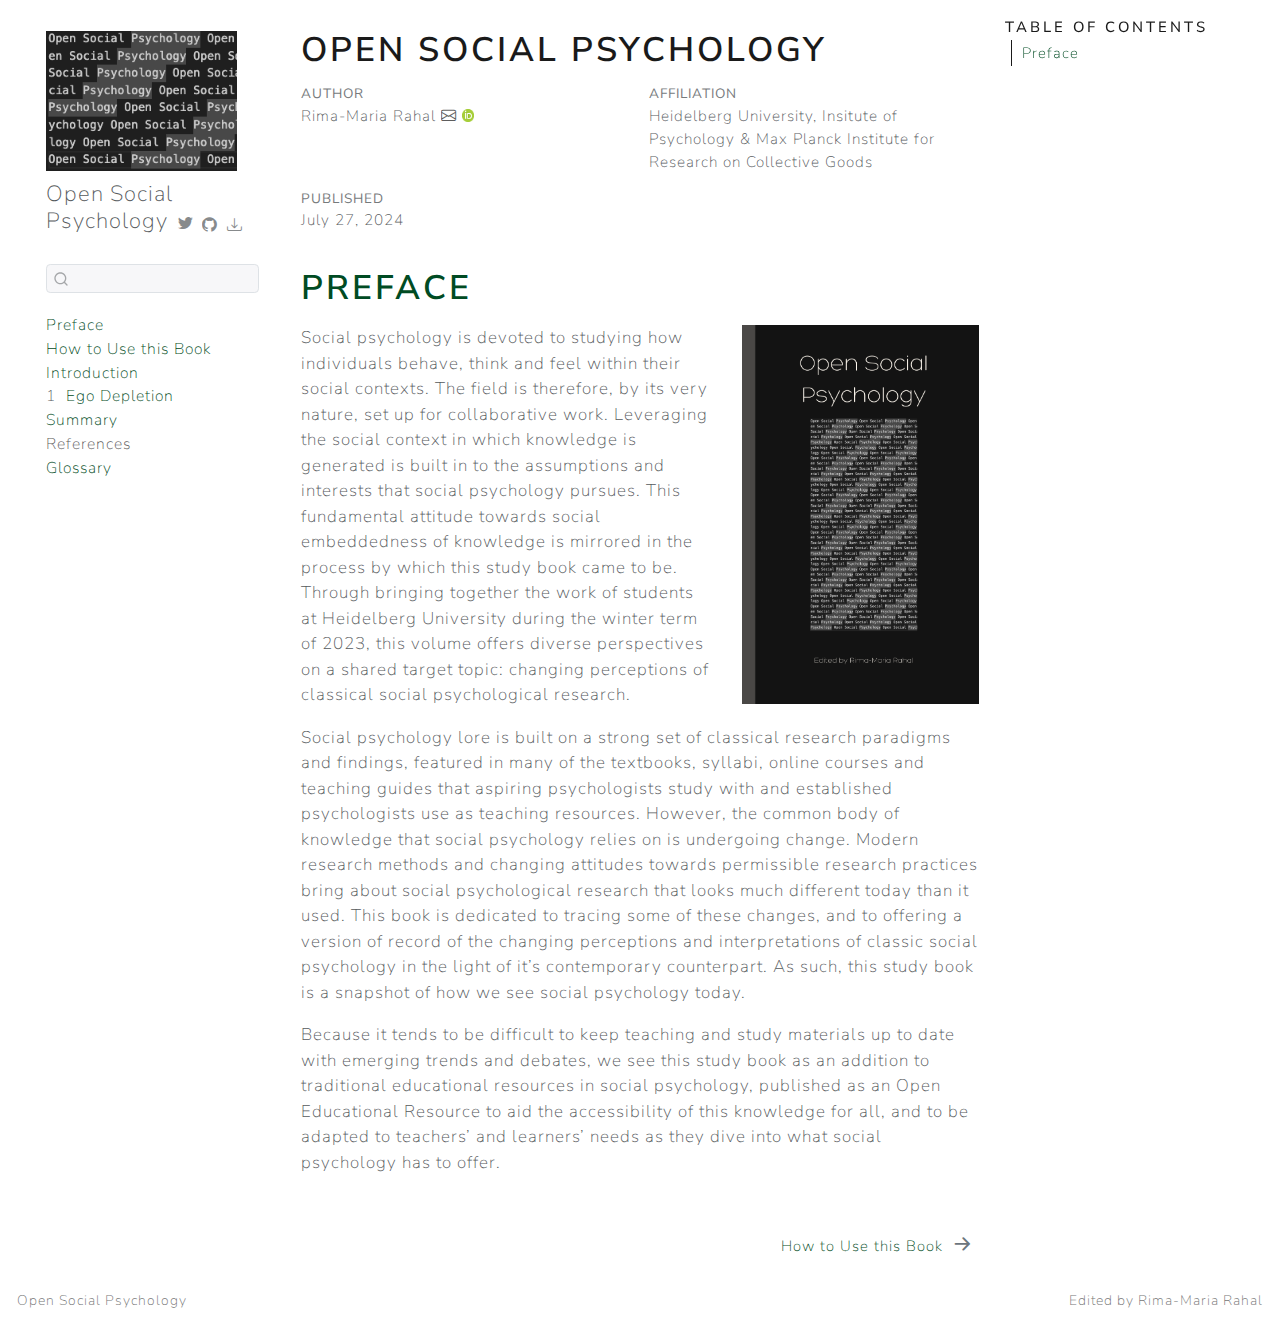
==== index.html @ 07fb7011 "Add files via upload" ====
<!DOCTYPE html>
<html xmlns="http://www.w3.org/1999/xhtml" lang="en" xml:lang="en"><head>

<meta charset="utf-8">
<meta name="generator" content="quarto-1.4.556">

<meta name="viewport" content="width=device-width, initial-scale=1.0, user-scalable=yes">

<meta name="author" content="Rima-Maria Rahal">
<meta name="dcterms.date" content="2024-07-27">

<title>Open Social Psychology</title>
<style>
code{white-space: pre-wrap;}
span.smallcaps{font-variant: small-caps;}
div.columns{display: flex; gap: min(4vw, 1.5em);}
div.column{flex: auto; overflow-x: auto;}
div.hanging-indent{margin-left: 1.5em; text-indent: -1.5em;}
ul.task-list{list-style: none;}
ul.task-list li input[type="checkbox"] {
  width: 0.8em;
  margin: 0 0.8em 0.2em -1em; /* quarto-specific, see https://github.com/quarto-dev/quarto-cli/issues/4556 */ 
  vertical-align: middle;
}
</style>


<script src="site_libs/quarto-nav/quarto-nav.js"></script>
<script src="site_libs/quarto-nav/headroom.min.js"></script>
<script src="site_libs/clipboard/clipboard.min.js"></script>
<script src="site_libs/quarto-search/autocomplete.umd.js"></script>
<script src="site_libs/quarto-search/fuse.min.js"></script>
<script src="site_libs/quarto-search/quarto-search.js"></script>
<meta name="quarto:offset" content="./">
<link href="./howto.html" rel="next">
<script src="site_libs/quarto-html/quarto.js"></script>
<script src="site_libs/quarto-html/popper.min.js"></script>
<script src="site_libs/quarto-html/tippy.umd.min.js"></script>
<script src="site_libs/quarto-html/anchor.min.js"></script>
<link href="site_libs/quarto-html/tippy.css" rel="stylesheet">
<link href="site_libs/quarto-html/quarto-syntax-highlighting.css" rel="stylesheet" id="quarto-text-highlighting-styles">
<script src="site_libs/bootstrap/bootstrap.min.js"></script>
<link href="site_libs/bootstrap/bootstrap-icons.css" rel="stylesheet">
<link href="site_libs/bootstrap/bootstrap.min.css" rel="stylesheet" id="quarto-bootstrap" data-mode="light">
<script id="quarto-search-options" type="application/json">{
  "location": "sidebar",
  "copy-button": false,
  "collapse-after": 3,
  "panel-placement": "start",
  "type": "textbox",
  "limit": 50,
  "keyboard-shortcut": [
    "f",
    "/",
    "s"
  ],
  "show-item-context": false,
  "language": {
    "search-no-results-text": "No results",
    "search-matching-documents-text": "matching documents",
    "search-copy-link-title": "Copy link to search",
    "search-hide-matches-text": "Hide additional matches",
    "search-more-match-text": "more match in this document",
    "search-more-matches-text": "more matches in this document",
    "search-clear-button-title": "Clear",
    "search-text-placeholder": "",
    "search-detached-cancel-button-title": "Cancel",
    "search-submit-button-title": "Submit",
    "search-label": "Search"
  }
}</script>
<script async="" src="https://hypothes.is/embed.js"></script>
<script>
  window.document.addEventListener("DOMContentLoaded", function (_event) {
    document.body.classList.add('hypothesis-enabled');
  });
</script>


</head>

<body class="nav-sidebar floating">

<div id="quarto-search-results"></div>
  <header id="quarto-header" class="headroom fixed-top">
  <nav class="quarto-secondary-nav">
    <div class="container-fluid d-flex">
      <button type="button" class="quarto-btn-toggle btn" data-bs-toggle="collapse" data-bs-target=".quarto-sidebar-collapse-item" aria-controls="quarto-sidebar" aria-expanded="false" aria-label="Toggle sidebar navigation" onclick="if (window.quartoToggleHeadroom) { window.quartoToggleHeadroom(); }">
        <i class="bi bi-layout-text-sidebar-reverse"></i>
      </button>
        <nav class="quarto-page-breadcrumbs" aria-label="breadcrumb"><ol class="breadcrumb"><li class="breadcrumb-item"><a href="./index.html"><span style="color: #004b23">Preface</span></a></li></ol></nav>
        <a class="flex-grow-1" role="button" data-bs-toggle="collapse" data-bs-target=".quarto-sidebar-collapse-item" aria-controls="quarto-sidebar" aria-expanded="false" aria-label="Toggle sidebar navigation" onclick="if (window.quartoToggleHeadroom) { window.quartoToggleHeadroom(); }">      
        </a>
      <button type="button" class="btn quarto-search-button" aria-label="" onclick="window.quartoOpenSearch();">
        <i class="bi bi-search"></i>
      </button>
    </div>
  </nav>
</header>
<!-- content -->
<div id="quarto-content" class="quarto-container page-columns page-rows-contents page-layout-article">
<!-- sidebar -->
  <nav id="quarto-sidebar" class="sidebar collapse collapse-horizontal quarto-sidebar-collapse-item sidebar-navigation floating overflow-auto">
    <div class="pt-lg-2 mt-2 text-left sidebar-header sidebar-header-stacked">
      <a href="./index.html" class="sidebar-logo-link">
      <img src="./resources/logo.png" alt="" class="sidebar-logo py-0 d-lg-inline d-none">
      </a>
    <div class="sidebar-title mb-0 py-0">
      <a href="./">Open Social Psychology</a> 
        <div class="sidebar-tools-main tools-wide">
    <a href="https://twitter.com" title="" class="quarto-navigation-tool px-1" aria-label=""><i class="bi bi-twitter"></i></a>
    <div class="dropdown">
      <a href="" title="" id="quarto-navigation-tool-dropdown-0" class="quarto-navigation-tool dropdown-toggle px-1" data-bs-toggle="dropdown" aria-expanded="false" aria-label=""><i class="bi bi-github"></i></a>
      <ul class="dropdown-menu" aria-labelledby="quarto-navigation-tool-dropdown-0">
          <li>
            <a class="dropdown-item sidebar-tools-main-item" href="https://code.com">
            Source Code
            </a>
          </li>
          <li>
            <a class="dropdown-item sidebar-tools-main-item" href="https://bugs.com">
            Report a Bug
            </a>
          </li>
      </ul>
    </div>
    <div class="dropdown">
      <a href="" title="Download" id="quarto-navigation-tool-dropdown-1" class="quarto-navigation-tool dropdown-toggle px-1" data-bs-toggle="dropdown" aria-expanded="false" aria-label="Download"><i class="bi bi-download"></i></a>
      <ul class="dropdown-menu" aria-labelledby="quarto-navigation-tool-dropdown-1">
          <li>
            <a class="dropdown-item sidebar-tools-main-item" href="./Open-Social-Psychology.pdf">
              <i class="bi bi-bi-file-pdf pe-1"></i>
            Download PDF
            </a>
          </li>
          <li>
            <a class="dropdown-item sidebar-tools-main-item" href="./Open-Social-Psychology.epub">
              <i class="bi bi-bi-journal pe-1"></i>
            Download ePub
            </a>
          </li>
      </ul>
    </div>
</div>
    </div>
      </div>
        <div class="mt-2 flex-shrink-0 align-items-center">
        <div class="sidebar-search">
        <div id="quarto-search" class="" title="Search"></div>
        </div>
        </div>
    <div class="sidebar-menu-container"> 
    <ul class="list-unstyled mt-1">
        <li class="sidebar-item">
  <div class="sidebar-item-container"> 
  <a href="./index.html" class="sidebar-item-text sidebar-link active">
 <span class="menu-text"><span style="color: #004b23">Preface</span></span></a>
  </div>
</li>
        <li class="sidebar-item">
  <div class="sidebar-item-container"> 
  <a href="./howto.html" class="sidebar-item-text sidebar-link">
 <span class="menu-text"><span style="color: #004b23">How to Use this Book</span></span></a>
  </div>
</li>
        <li class="sidebar-item">
  <div class="sidebar-item-container"> 
  <a href="./intro.html" class="sidebar-item-text sidebar-link">
 <span class="menu-text"><span style="color: #004b23">Introduction</span></span></a>
  </div>
</li>
        <li class="sidebar-item">
  <div class="sidebar-item-container"> 
  <a href="./chapter1.html" class="sidebar-item-text sidebar-link">
 <span class="menu-text"><span class="chapter-number">1</span>&nbsp; <span class="chapter-title"><span style="color: #004b23">Ego Depletion</span></span></span></a>
  </div>
</li>
        <li class="sidebar-item">
  <div class="sidebar-item-container"> 
  <a href="./summary.html" class="sidebar-item-text sidebar-link">
 <span class="menu-text"><span style="color: #004b23">Summary</span></span></a>
  </div>
</li>
        <li class="sidebar-item">
  <div class="sidebar-item-container"> 
  <a href="./references.html" class="sidebar-item-text sidebar-link">
 <span class="menu-text">References</span></a>
  </div>
</li>
        <li class="sidebar-item">
  <div class="sidebar-item-container"> 
  <a href="./glossary.html" class="sidebar-item-text sidebar-link">
 <span class="menu-text"><span style="color: #004b23">Glossary</span></span></a>
  </div>
</li>
    </ul>
    </div>
</nav>
<div id="quarto-sidebar-glass" class="quarto-sidebar-collapse-item" data-bs-toggle="collapse" data-bs-target=".quarto-sidebar-collapse-item"></div>
<!-- margin-sidebar -->
    <div id="quarto-margin-sidebar" class="sidebar margin-sidebar">
        <nav id="TOC" role="doc-toc" class="toc-active">
    <h2 id="toc-title">Table of contents</h2>
   
  <ul>
  <li><a href="#preface" id="toc-preface" class="nav-link active" data-scroll-target="#preface"><span style="color: #004b23">Preface</span></a></li>
  </ul>
</nav>
    </div>
<!-- main -->
<main class="content" id="quarto-document-content">

<header id="title-block-header" class="quarto-title-block default">
<div class="quarto-title">
<h1 class="title">Open Social Psychology</h1>
</div>


<div class="quarto-title-meta-author">
  <div class="quarto-title-meta-heading">Author</div>
  <div class="quarto-title-meta-heading">Affiliation</div>
  
    <div class="quarto-title-meta-contents">
    <p class="author">Rima-Maria Rahal <a href="mailto:rahal@coll.mpg.de" class="quarto-title-author-email"><i class="bi bi-envelope"></i></a> <a href="https://orcid.org/0000-0002-1404-0471" class="quarto-title-author-orcid"> <img src="[data-uri]"></a></p>
  </div>
  <div class="quarto-title-meta-contents">
        <p class="affiliation">
            Heidelberg University, Insitute of Psychology &amp; Max Planck Institute for Research on Collective Goods
          </p>
      </div>
  </div>

<div class="quarto-title-meta">

      
    <div>
    <div class="quarto-title-meta-heading">Published</div>
    <div class="quarto-title-meta-contents">
      <p class="date">July 27, 2024</p>
    </div>
  </div>
  
    
  </div>
  


</header>



<section id="preface" class="level1 unnumbered">
<h1 class="unnumbered"><span style="color: #004b23">Preface</span></h1><p><img src="cover.png" title="Open Social Psychology" class="quarto-cover-image img-fluid"></p>
<p>Social psychology is devoted to studying how individuals behave, think and feel within their social contexts. The field is therefore, by its very nature, set up for collaborative work. Leveraging the social context in which knowledge is generated is built in to the assumptions and interests that social psychology pursues. This fundamental attitude towards social embeddedness of knowledge is mirrored in the process by which this study book came to be. Through bringing together the work of students at Heidelberg University during the winter term of 2023, this volume offers diverse perspectives on a shared target topic: changing perceptions of classical social psychological research.</p>
<p>Social psychology lore is built on a strong set of classical research paradigms and findings, featured in many of the textbooks, syllabi, online courses and teaching guides that aspiring psychologists study with and established psychologists use as teaching resources. However, the common body of knowledge that social psychology relies on is undergoing change. Modern research methods and changing attitudes towards permissible research practices bring about social psychological research that looks much different today than it used. This book is dedicated to tracing some of these changes, and to offering a version of record of the changing perceptions and interpretations of classic social psychology in the light of it’s contemporary counterpart. As such, this study book is a snapshot of how we see social psychology today.</p>
<p>Because it tends to be difficult to keep teaching and study materials up to date with emerging trends and debates, we see this study book as an addition to traditional educational resources in social psychology, published as an Open Educational Resource to aid the accessibility of this knowledge for all, and to be adapted to teachers’ and learners’ needs as they dive into what social psychology has to offer.</p>


</section>

</main> <!-- /main -->
<script id="quarto-html-after-body" type="application/javascript">
window.document.addEventListener("DOMContentLoaded", function (event) {
  const toggleBodyColorMode = (bsSheetEl) => {
    const mode = bsSheetEl.getAttribute("data-mode");
    const bodyEl = window.document.querySelector("body");
    if (mode === "dark") {
      bodyEl.classList.add("quarto-dark");
      bodyEl.classList.remove("quarto-light");
    } else {
      bodyEl.classList.add("quarto-light");
      bodyEl.classList.remove("quarto-dark");
    }
  }
  const toggleBodyColorPrimary = () => {
    const bsSheetEl = window.document.querySelector("link#quarto-bootstrap");
    if (bsSheetEl) {
      toggleBodyColorMode(bsSheetEl);
    }
  }
  toggleBodyColorPrimary();  
  const icon = "";
  const anchorJS = new window.AnchorJS();
  anchorJS.options = {
    placement: 'right',
    icon: icon
  };
  anchorJS.add('.anchored');
  const isCodeAnnotation = (el) => {
    for (const clz of el.classList) {
      if (clz.startsWith('code-annotation-')) {                     
        return true;
      }
    }
    return false;
  }
  const clipboard = new window.ClipboardJS('.code-copy-button', {
    text: function(trigger) {
      const codeEl = trigger.previousElementSibling.cloneNode(true);
      for (const childEl of codeEl.children) {
        if (isCodeAnnotation(childEl)) {
          childEl.remove();
        }
      }
      return codeEl.innerText;
    }
  });
  clipboard.on('success', function(e) {
    // button target
    const button = e.trigger;
    // don't keep focus
    button.blur();
    // flash "checked"
    button.classList.add('code-copy-button-checked');
    var currentTitle = button.getAttribute("title");
    button.setAttribute("title", "Copied!");
    let tooltip;
    if (window.bootstrap) {
      button.setAttribute("data-bs-toggle", "tooltip");
      button.setAttribute("data-bs-placement", "left");
      button.setAttribute("data-bs-title", "Copied!");
      tooltip = new bootstrap.Tooltip(button, 
        { trigger: "manual", 
          customClass: "code-copy-button-tooltip",
          offset: [0, -8]});
      tooltip.show();    
    }
    setTimeout(function() {
      if (tooltip) {
        tooltip.hide();
        button.removeAttribute("data-bs-title");
        button.removeAttribute("data-bs-toggle");
        button.removeAttribute("data-bs-placement");
      }
      button.setAttribute("title", currentTitle);
      button.classList.remove('code-copy-button-checked');
    }, 1000);
    // clear code selection
    e.clearSelection();
  });
    var localhostRegex = new RegExp(/^(?:http|https):\/\/localhost\:?[0-9]*\//);
    var mailtoRegex = new RegExp(/^mailto:/);
      var filterRegex = new RegExp('/' + window.location.host + '/');
    var isInternal = (href) => {
        return filterRegex.test(href) || localhostRegex.test(href) || mailtoRegex.test(href);
    }
    // Inspect non-navigation links and adorn them if external
 	var links = window.document.querySelectorAll('a[href]:not(.nav-link):not(.navbar-brand):not(.toc-action):not(.sidebar-link):not(.sidebar-item-toggle):not(.pagination-link):not(.no-external):not([aria-hidden]):not(.dropdown-item):not(.quarto-navigation-tool)');
    for (var i=0; i<links.length; i++) {
      const link = links[i];
      if (!isInternal(link.href)) {
        // undo the damage that might have been done by quarto-nav.js in the case of
        // links that we want to consider external
        if (link.dataset.originalHref !== undefined) {
          link.href = link.dataset.originalHref;
        }
      }
    }
  function tippyHover(el, contentFn, onTriggerFn, onUntriggerFn) {
    const config = {
      allowHTML: true,
      maxWidth: 500,
      delay: 100,
      arrow: false,
      appendTo: function(el) {
          return el.parentElement;
      },
      interactive: true,
      interactiveBorder: 10,
      theme: 'quarto',
      placement: 'bottom-start',
    };
    if (contentFn) {
      config.content = contentFn;
    }
    if (onTriggerFn) {
      config.onTrigger = onTriggerFn;
    }
    if (onUntriggerFn) {
      config.onUntrigger = onUntriggerFn;
    }
    window.tippy(el, config); 
  }
  const noterefs = window.document.querySelectorAll('a[role="doc-noteref"]');
  for (var i=0; i<noterefs.length; i++) {
    const ref = noterefs[i];
    tippyHover(ref, function() {
      // use id or data attribute instead here
      let href = ref.getAttribute('data-footnote-href') || ref.getAttribute('href');
      try { href = new URL(href).hash; } catch {}
      const id = href.replace(/^#\/?/, "");
      const note = window.document.getElementById(id);
      if (note) {
        return note.innerHTML;
      } else {
        return "";
      }
    });
  }
  const xrefs = window.document.querySelectorAll('a.quarto-xref');
  const processXRef = (id, note) => {
    // Strip column container classes
    const stripColumnClz = (el) => {
      el.classList.remove("page-full", "page-columns");
      if (el.children) {
        for (const child of el.children) {
          stripColumnClz(child);
        }
      }
    }
    stripColumnClz(note)
    if (id === null || id.startsWith('sec-')) {
      // Special case sections, only their first couple elements
      const container = document.createElement("div");
      if (note.children && note.children.length > 2) {
        container.appendChild(note.children[0].cloneNode(true));
        for (let i = 1; i < note.children.length; i++) {
          const child = note.children[i];
          if (child.tagName === "P" && child.innerText === "") {
            continue;
          } else {
            container.appendChild(child.cloneNode(true));
            break;
          }
        }
        if (window.Quarto?.typesetMath) {
          window.Quarto.typesetMath(container);
        }
        return container.innerHTML
      } else {
        if (window.Quarto?.typesetMath) {
          window.Quarto.typesetMath(note);
        }
        return note.innerHTML;
      }
    } else {
      // Remove any anchor links if they are present
      const anchorLink = note.querySelector('a.anchorjs-link');
      if (anchorLink) {
        anchorLink.remove();
      }
      if (window.Quarto?.typesetMath) {
        window.Quarto.typesetMath(note);
      }
      // TODO in 1.5, we should make sure this works without a callout special case
      if (note.classList.contains("callout")) {
        return note.outerHTML;
      } else {
        return note.innerHTML;
      }
    }
  }
  for (var i=0; i<xrefs.length; i++) {
    const xref = xrefs[i];
    tippyHover(xref, undefined, function(instance) {
      instance.disable();
      let url = xref.getAttribute('href');
      let hash = undefined; 
      if (url.startsWith('#')) {
        hash = url;
      } else {
        try { hash = new URL(url).hash; } catch {}
      }
      if (hash) {
        const id = hash.replace(/^#\/?/, "");
        const note = window.document.getElementById(id);
        if (note !== null) {
          try {
            const html = processXRef(id, note.cloneNode(true));
            instance.setContent(html);
          } finally {
            instance.enable();
            instance.show();
          }
        } else {
          // See if we can fetch this
          fetch(url.split('#')[0])
          .then(res => res.text())
          .then(html => {
            const parser = new DOMParser();
            const htmlDoc = parser.parseFromString(html, "text/html");
            const note = htmlDoc.getElementById(id);
            if (note !== null) {
              const html = processXRef(id, note);
              instance.setContent(html);
            } 
          }).finally(() => {
            instance.enable();
            instance.show();
          });
        }
      } else {
        // See if we can fetch a full url (with no hash to target)
        // This is a special case and we should probably do some content thinning / targeting
        fetch(url)
        .then(res => res.text())
        .then(html => {
          const parser = new DOMParser();
          const htmlDoc = parser.parseFromString(html, "text/html");
          const note = htmlDoc.querySelector('main.content');
          if (note !== null) {
            // This should only happen for chapter cross references
            // (since there is no id in the URL)
            // remove the first header
            if (note.children.length > 0 && note.children[0].tagName === "HEADER") {
              note.children[0].remove();
            }
            const html = processXRef(null, note);
            instance.setContent(html);
          } 
        }).finally(() => {
          instance.enable();
          instance.show();
        });
      }
    }, function(instance) {
    });
  }
      let selectedAnnoteEl;
      const selectorForAnnotation = ( cell, annotation) => {
        let cellAttr = 'data-code-cell="' + cell + '"';
        let lineAttr = 'data-code-annotation="' +  annotation + '"';
        const selector = 'span[' + cellAttr + '][' + lineAttr + ']';
        return selector;
      }
      const selectCodeLines = (annoteEl) => {
        const doc = window.document;
        const targetCell = annoteEl.getAttribute("data-target-cell");
        const targetAnnotation = annoteEl.getAttribute("data-target-annotation");
        const annoteSpan = window.document.querySelector(selectorForAnnotation(targetCell, targetAnnotation));
        const lines = annoteSpan.getAttribute("data-code-lines").split(",");
        const lineIds = lines.map((line) => {
          return targetCell + "-" + line;
        })
        let top = null;
        let height = null;
        let parent = null;
        if (lineIds.length > 0) {
            //compute the position of the single el (top and bottom and make a div)
            const el = window.document.getElementById(lineIds[0]);
            top = el.offsetTop;
            height = el.offsetHeight;
            parent = el.parentElement.parentElement;
          if (lineIds.length > 1) {
            const lastEl = window.document.getElementById(lineIds[lineIds.length - 1]);
            const bottom = lastEl.offsetTop + lastEl.offsetHeight;
            height = bottom - top;
          }
          if (top !== null && height !== null && parent !== null) {
            // cook up a div (if necessary) and position it 
            let div = window.document.getElementById("code-annotation-line-highlight");
            if (div === null) {
              div = window.document.createElement("div");
              div.setAttribute("id", "code-annotation-line-highlight");
              div.style.position = 'absolute';
              parent.appendChild(div);
            }
            div.style.top = top - 2 + "px";
            div.style.height = height + 4 + "px";
            div.style.left = 0;
            let gutterDiv = window.document.getElementById("code-annotation-line-highlight-gutter");
            if (gutterDiv === null) {
              gutterDiv = window.document.createElement("div");
              gutterDiv.setAttribute("id", "code-annotation-line-highlight-gutter");
              gutterDiv.style.position = 'absolute';
              const codeCell = window.document.getElementById(targetCell);
              const gutter = codeCell.querySelector('.code-annotation-gutter');
              gutter.appendChild(gutterDiv);
            }
            gutterDiv.style.top = top - 2 + "px";
            gutterDiv.style.height = height + 4 + "px";
          }
          selectedAnnoteEl = annoteEl;
        }
      };
      const unselectCodeLines = () => {
        const elementsIds = ["code-annotation-line-highlight", "code-annotation-line-highlight-gutter"];
        elementsIds.forEach((elId) => {
          const div = window.document.getElementById(elId);
          if (div) {
            div.remove();
          }
        });
        selectedAnnoteEl = undefined;
      };
        // Handle positioning of the toggle
    window.addEventListener(
      "resize",
      throttle(() => {
        elRect = undefined;
        if (selectedAnnoteEl) {
          selectCodeLines(selectedAnnoteEl);
        }
      }, 10)
    );
    function throttle(fn, ms) {
    let throttle = false;
    let timer;
      return (...args) => {
        if(!throttle) { // first call gets through
            fn.apply(this, args);
            throttle = true;
        } else { // all the others get throttled
            if(timer) clearTimeout(timer); // cancel #2
            timer = setTimeout(() => {
              fn.apply(this, args);
              timer = throttle = false;
            }, ms);
        }
      };
    }
      // Attach click handler to the DT
      const annoteDls = window.document.querySelectorAll('dt[data-target-cell]');
      for (const annoteDlNode of annoteDls) {
        annoteDlNode.addEventListener('click', (event) => {
          const clickedEl = event.target;
          if (clickedEl !== selectedAnnoteEl) {
            unselectCodeLines();
            const activeEl = window.document.querySelector('dt[data-target-cell].code-annotation-active');
            if (activeEl) {
              activeEl.classList.remove('code-annotation-active');
            }
            selectCodeLines(clickedEl);
            clickedEl.classList.add('code-annotation-active');
          } else {
            // Unselect the line
            unselectCodeLines();
            clickedEl.classList.remove('code-annotation-active');
          }
        });
      }
  const findCites = (el) => {
    const parentEl = el.parentElement;
    if (parentEl) {
      const cites = parentEl.dataset.cites;
      if (cites) {
        return {
          el,
          cites: cites.split(' ')
        };
      } else {
        return findCites(el.parentElement)
      }
    } else {
      return undefined;
    }
  };
  var bibliorefs = window.document.querySelectorAll('a[role="doc-biblioref"]');
  for (var i=0; i<bibliorefs.length; i++) {
    const ref = bibliorefs[i];
    const citeInfo = findCites(ref);
    if (citeInfo) {
      tippyHover(citeInfo.el, function() {
        var popup = window.document.createElement('div');
        citeInfo.cites.forEach(function(cite) {
          var citeDiv = window.document.createElement('div');
          citeDiv.classList.add('hanging-indent');
          citeDiv.classList.add('csl-entry');
          var biblioDiv = window.document.getElementById('ref-' + cite);
          if (biblioDiv) {
            citeDiv.innerHTML = biblioDiv.innerHTML;
          }
          popup.appendChild(citeDiv);
        });
        return popup.innerHTML;
      });
    }
  }
});
</script>
<nav class="page-navigation">
  <div class="nav-page nav-page-previous">
  </div>
  <div class="nav-page nav-page-next">
      <a href="./howto.html" class="pagination-link" aria-label="[How to Use this Book]{style=&quot;color: #004b23&quot;}">
        <span class="nav-page-text"><span style="color: #004b23">How to Use this Book</span></span> <i class="bi bi-arrow-right-short"></i>
      </a>
  </div>
</nav>
</div> <!-- /content -->
<footer class="footer">
  <div class="nav-footer">
    <div class="nav-footer-left">
<p>Open Social Psychology</p>
</div>   
    <div class="nav-footer-center">
      &nbsp;
    </div>
    <div class="nav-footer-right">
<p>Edited by Rima-Maria Rahal</p>
</div>
  </div>
</footer>




</body></html>
---- site_libs/quarto-html/tippy.css ----
.tippy-box[data-animation=fade][data-state=hidden]{opacity:0}[data-tippy-root]{max-width:calc(100vw - 10px)}.tippy-box{position:relative;background-color:#333;color:#fff;border-radius:4px;font-size:14px;line-height:1.4;white-space:normal;outline:0;transition-property:transform,visibility,opacity}.tippy-box[data-placement^=top]>.tippy-arrow{bottom:0}.tippy-box[data-placement^=top]>.tippy-arrow:before{bottom:-7px;left:0;border-width:8px 8px 0;border-top-color:initial;transform-origin:center top}.tippy-box[data-placement^=bottom]>.tippy-arrow{top:0}.tippy-box[data-placement^=bottom]>.tippy-arrow:before{top:-7px;left:0;border-width:0 8px 8px;border-bottom-color:initial;transform-origin:center bottom}.tippy-box[data-placement^=left]>.tippy-arrow{right:0}.tippy-box[data-placement^=left]>.tippy-arrow:before{border-width:8px 0 8px 8px;border-left-color:initial;right:-7px;transform-origin:center left}.tippy-box[data-placement^=right]>.tippy-arrow{left:0}.tippy-box[data-placement^=right]>.tippy-arrow:before{left:-7px;border-width:8px 8px 8px 0;border-right-color:initial;transform-origin:center right}.tippy-box[data-inertia][data-state=visible]{transition-timing-function:cubic-bezier(.54,1.5,.38,1.11)}.tippy-arrow{width:16px;height:16px;color:#333}.tippy-arrow:before{content:"";position:absolute;border-color:transparent;border-style:solid}.tippy-content{position:relative;padding:5px 9px;z-index:1}
---- site_libs/quarto-html/quarto-syntax-highlighting.css ----
/* quarto syntax highlight colors */
:root {
  --quarto-hl-ot-color: #003B4F;
  --quarto-hl-at-color: #657422;
  --quarto-hl-ss-color: #20794D;
  --quarto-hl-an-color: #5E5E5E;
  --quarto-hl-fu-color: #4758AB;
  --quarto-hl-st-color: #20794D;
  --quarto-hl-cf-color: #003B4F;
  --quarto-hl-op-color: #5E5E5E;
  --quarto-hl-er-color: #AD0000;
  --quarto-hl-bn-color: #AD0000;
  --quarto-hl-al-color: #AD0000;
  --quarto-hl-va-color: #111111;
  --quarto-hl-bu-color: inherit;
  --quarto-hl-ex-color: inherit;
  --quarto-hl-pp-color: #AD0000;
  --quarto-hl-in-color: #5E5E5E;
  --quarto-hl-vs-color: #20794D;
  --quarto-hl-wa-color: #5E5E5E;
  --quarto-hl-do-color: #5E5E5E;
  --quarto-hl-im-color: #00769E;
  --quarto-hl-ch-color: #20794D;
  --quarto-hl-dt-color: #AD0000;
  --quarto-hl-fl-color: #AD0000;
  --quarto-hl-co-color: #5E5E5E;
  --quarto-hl-cv-color: #5E5E5E;
  --quarto-hl-cn-color: #8f5902;
  --quarto-hl-sc-color: #5E5E5E;
  --quarto-hl-dv-color: #AD0000;
  --quarto-hl-kw-color: #003B4F;
}

/* other quarto variables */
:root {
  --quarto-font-monospace: SFMono-Regular, Menlo, Monaco, Consolas, "Liberation Mono", "Courier New", monospace;
}

pre > code.sourceCode > span {
  color: #003B4F;
}

code span {
  color: #003B4F;
}

code.sourceCode > span {
  color: #003B4F;
}

div.sourceCode,
div.sourceCode pre.sourceCode {
  color: #003B4F;
}

code span.ot {
  color: #003B4F;
  font-style: inherit;
}

code span.at {
  color: #657422;
  font-style: inherit;
}

code span.ss {
  color: #20794D;
  font-style: inherit;
}

code span.an {
  color: #5E5E5E;
  font-style: inherit;
}

code span.fu {
  color: #4758AB;
  font-style: inherit;
}

code span.st {
  color: #20794D;
  font-style: inherit;
}

code span.cf {
  color: #003B4F;
  font-style: inherit;
}

code span.op {
  color: #5E5E5E;
  font-style: inherit;
}

code span.er {
  color: #AD0000;
  font-style: inherit;
}

code span.bn {
  color: #AD0000;
  font-style: inherit;
}

code span.al {
  color: #AD0000;
  font-style: inherit;
}

code span.va {
  color: #111111;
  font-style: inherit;
}

code span.bu {
  font-style: inherit;
}

code span.ex {
  font-style: inherit;
}

code span.pp {
  color: #AD0000;
  font-style: inherit;
}

code span.in {
  color: #5E5E5E;
  font-style: inherit;
}

code span.vs {
  color: #20794D;
  font-style: inherit;
}

code span.wa {
  color: #5E5E5E;
  font-style: italic;
}

code span.do {
  color: #5E5E5E;
  font-style: italic;
}

code span.im {
  color: #00769E;
  font-style: inherit;
}

code span.ch {
  color: #20794D;
  font-style: inherit;
}

code span.dt {
  color: #AD0000;
  font-style: inherit;
}

code span.fl {
  color: #AD0000;
  font-style: inherit;
}

code span.co {
  color: #5E5E5E;
  font-style: inherit;
}

code span.cv {
  color: #5E5E5E;
  font-style: italic;
}

code span.cn {
  color: #8f5902;
  font-style: inherit;
}

code span.sc {
  color: #5E5E5E;
  font-style: inherit;
}

code span.dv {
  color: #AD0000;
  font-style: inherit;
}

code span.kw {
  color: #003B4F;
  font-style: inherit;
}

.prevent-inlining {
  content: "</";
}

/*# sourceMappingURL=debc5d5d77c3f9108843748ff7464032.css.map */
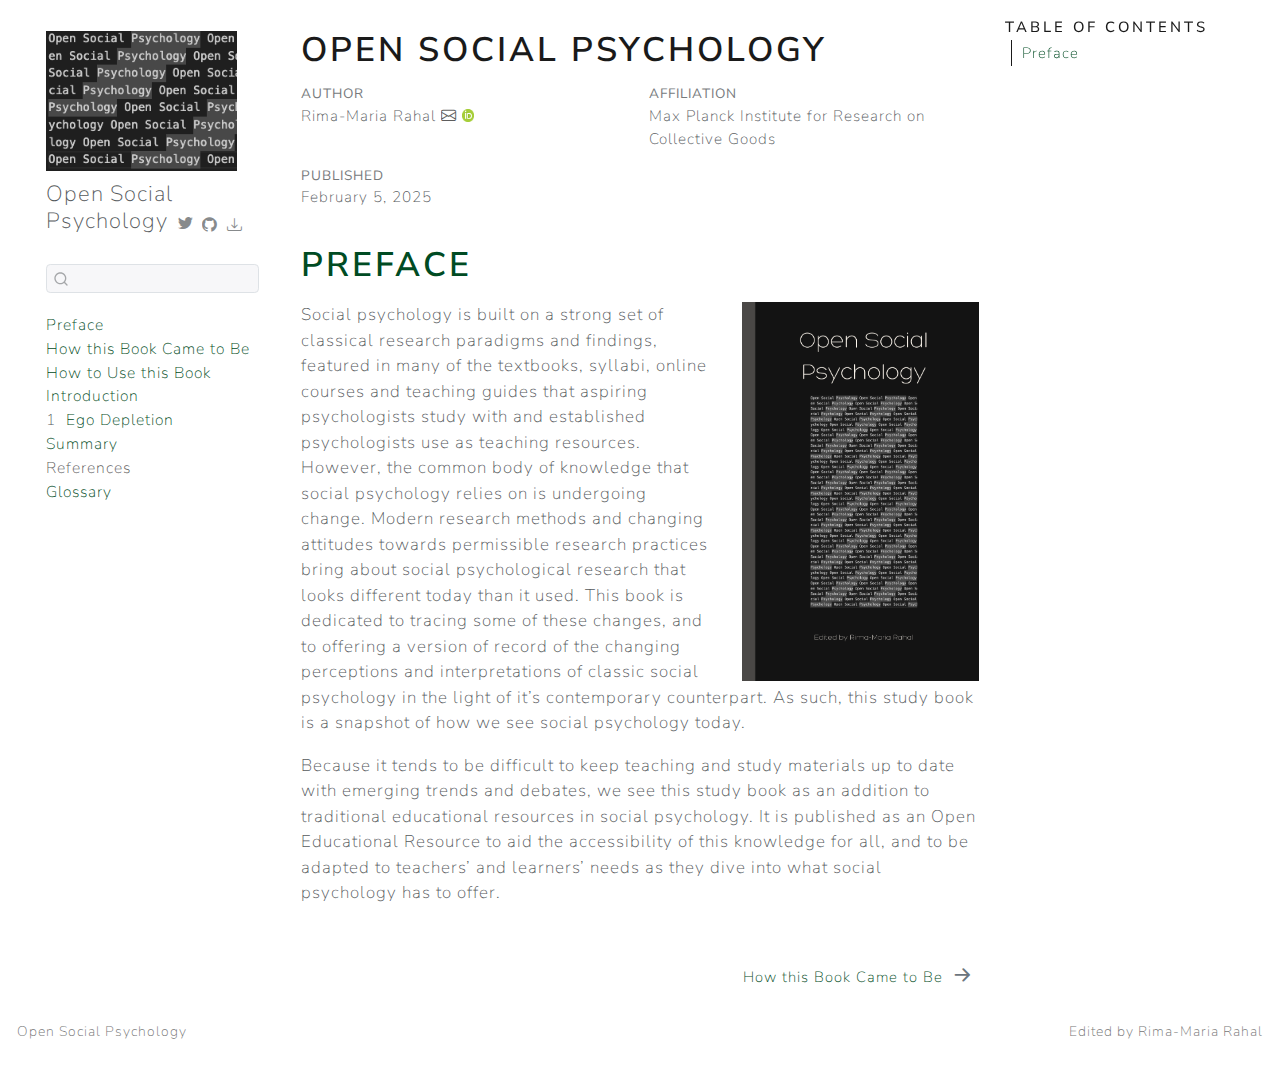
==== commit b647f399: "update front matter" ====
--- a/index.html
+++ b/index.html
@@ -7,7 +7,7 @@
 <meta name="viewport" content="width=device-width, initial-scale=1.0, user-scalable=yes">
 
 <meta name="author" content="Rima-Maria Rahal">
-<meta name="dcterms.date" content="2024-07-27">
+<meta name="dcterms.date" content="2025-02-05">
 
 <title>Open Social Psychology</title>
 <style>
@@ -32,7 +32,7 @@
 <script src="site_libs/quarto-search/fuse.min.js"></script>
 <script src="site_libs/quarto-search/quarto-search.js"></script>
 <meta name="quarto:offset" content="./">
-<link href="./howto.html" rel="next">
+<link href="./howthisbook.html" rel="next">
 <script src="site_libs/quarto-html/quarto.js"></script>
 <script src="site_libs/quarto-html/popper.min.js"></script>
 <script src="site_libs/quarto-html/tippy.umd.min.js"></script>
@@ -159,6 +159,12 @@
 </li>
         <li class="sidebar-item">
   <div class="sidebar-item-container"> 
+  <a href="./howthisbook.html" class="sidebar-item-text sidebar-link">
+ <span class="menu-text"><span style="color: #004b23">How this Book Came to Be</span></span></a>
+  </div>
+</li>
+        <li class="sidebar-item">
+  <div class="sidebar-item-container"> 
   <a href="./howto.html" class="sidebar-item-text sidebar-link">
  <span class="menu-text"><span style="color: #004b23">How to Use this Book</span></span></a>
   </div>
@@ -225,7 +231,7 @@
   </div>
   <div class="quarto-title-meta-contents">
         <p class="affiliation">
-            Heidelberg University, Insitute of Psychology &amp; Max Planck Institute for Research on Collective Goods
+            Max Planck Institute for Research on Collective Goods
           </p>
       </div>
   </div>
@@ -236,7 +242,7 @@
     <div>
     <div class="quarto-title-meta-heading">Published</div>
     <div class="quarto-title-meta-contents">
-      <p class="date">July 27, 2024</p>
+      <p class="date">February 5, 2025</p>
     </div>
   </div>
   
@@ -251,9 +257,8 @@
 
 <section id="preface" class="level1 unnumbered">
 <h1 class="unnumbered"><span style="color: #004b23">Preface</span></h1><p><img src="cover.png" title="Open Social Psychology" class="quarto-cover-image img-fluid"></p>
-<p>Social psychology is devoted to studying how individuals behave, think and feel within their social contexts. The field is therefore, by its very nature, set up for collaborative work. Leveraging the social context in which knowledge is generated is built in to the assumptions and interests that social psychology pursues. This fundamental attitude towards social embeddedness of knowledge is mirrored in the process by which this study book came to be. Through bringing together the work of students at Heidelberg University during the winter term of 2023, this volume offers diverse perspectives on a shared target topic: changing perceptions of classical social psychological research.</p>
-<p>Social psychology lore is built on a strong set of classical research paradigms and findings, featured in many of the textbooks, syllabi, online courses and teaching guides that aspiring psychologists study with and established psychologists use as teaching resources. However, the common body of knowledge that social psychology relies on is undergoing change. Modern research methods and changing attitudes towards permissible research practices bring about social psychological research that looks much different today than it used. This book is dedicated to tracing some of these changes, and to offering a version of record of the changing perceptions and interpretations of classic social psychology in the light of it’s contemporary counterpart. As such, this study book is a snapshot of how we see social psychology today.</p>
-<p>Because it tends to be difficult to keep teaching and study materials up to date with emerging trends and debates, we see this study book as an addition to traditional educational resources in social psychology, published as an Open Educational Resource to aid the accessibility of this knowledge for all, and to be adapted to teachers’ and learners’ needs as they dive into what social psychology has to offer.</p>
+<p>Social psychology is built on a strong set of classical research paradigms and findings, featured in many of the textbooks, syllabi, online courses and teaching guides that aspiring psychologists study with and established psychologists use as teaching resources. However, the common body of knowledge that social psychology relies on is undergoing change. Modern research methods and changing attitudes towards permissible research practices bring about social psychological research that looks different today than it used. This book is dedicated to tracing some of these changes, and to offering a version of record of the changing perceptions and interpretations of classic social psychology in the light of it’s contemporary counterpart. As such, this study book is a snapshot of how we see social psychology today.</p>
+<p>Because it tends to be difficult to keep teaching and study materials up to date with emerging trends and debates, we see this study book as an addition to traditional educational resources in social psychology. It is published as an Open Educational Resource to aid the accessibility of this knowledge for all, and to be adapted to teachers’ and learners’ needs as they dive into what social psychology has to offer.</p>
 
 
 </section>
@@ -672,8 +677,8 @@
   <div class="nav-page nav-page-previous">
   </div>
   <div class="nav-page nav-page-next">
-      <a href="./howto.html" class="pagination-link" aria-label="[How to Use this Book]{style=&quot;color: #004b23&quot;}">
-        <span class="nav-page-text"><span style="color: #004b23">How to Use this Book</span></span> <i class="bi bi-arrow-right-short"></i>
+      <a href="./howthisbook.html" class="pagination-link" aria-label="[How this Book Came to Be]{style=&quot;color: #004b23&quot;}">
+        <span class="nav-page-text"><span style="color: #004b23">How this Book Came to Be</span></span> <i class="bi bi-arrow-right-short"></i>
       </a>
   </div>
 </nav>
